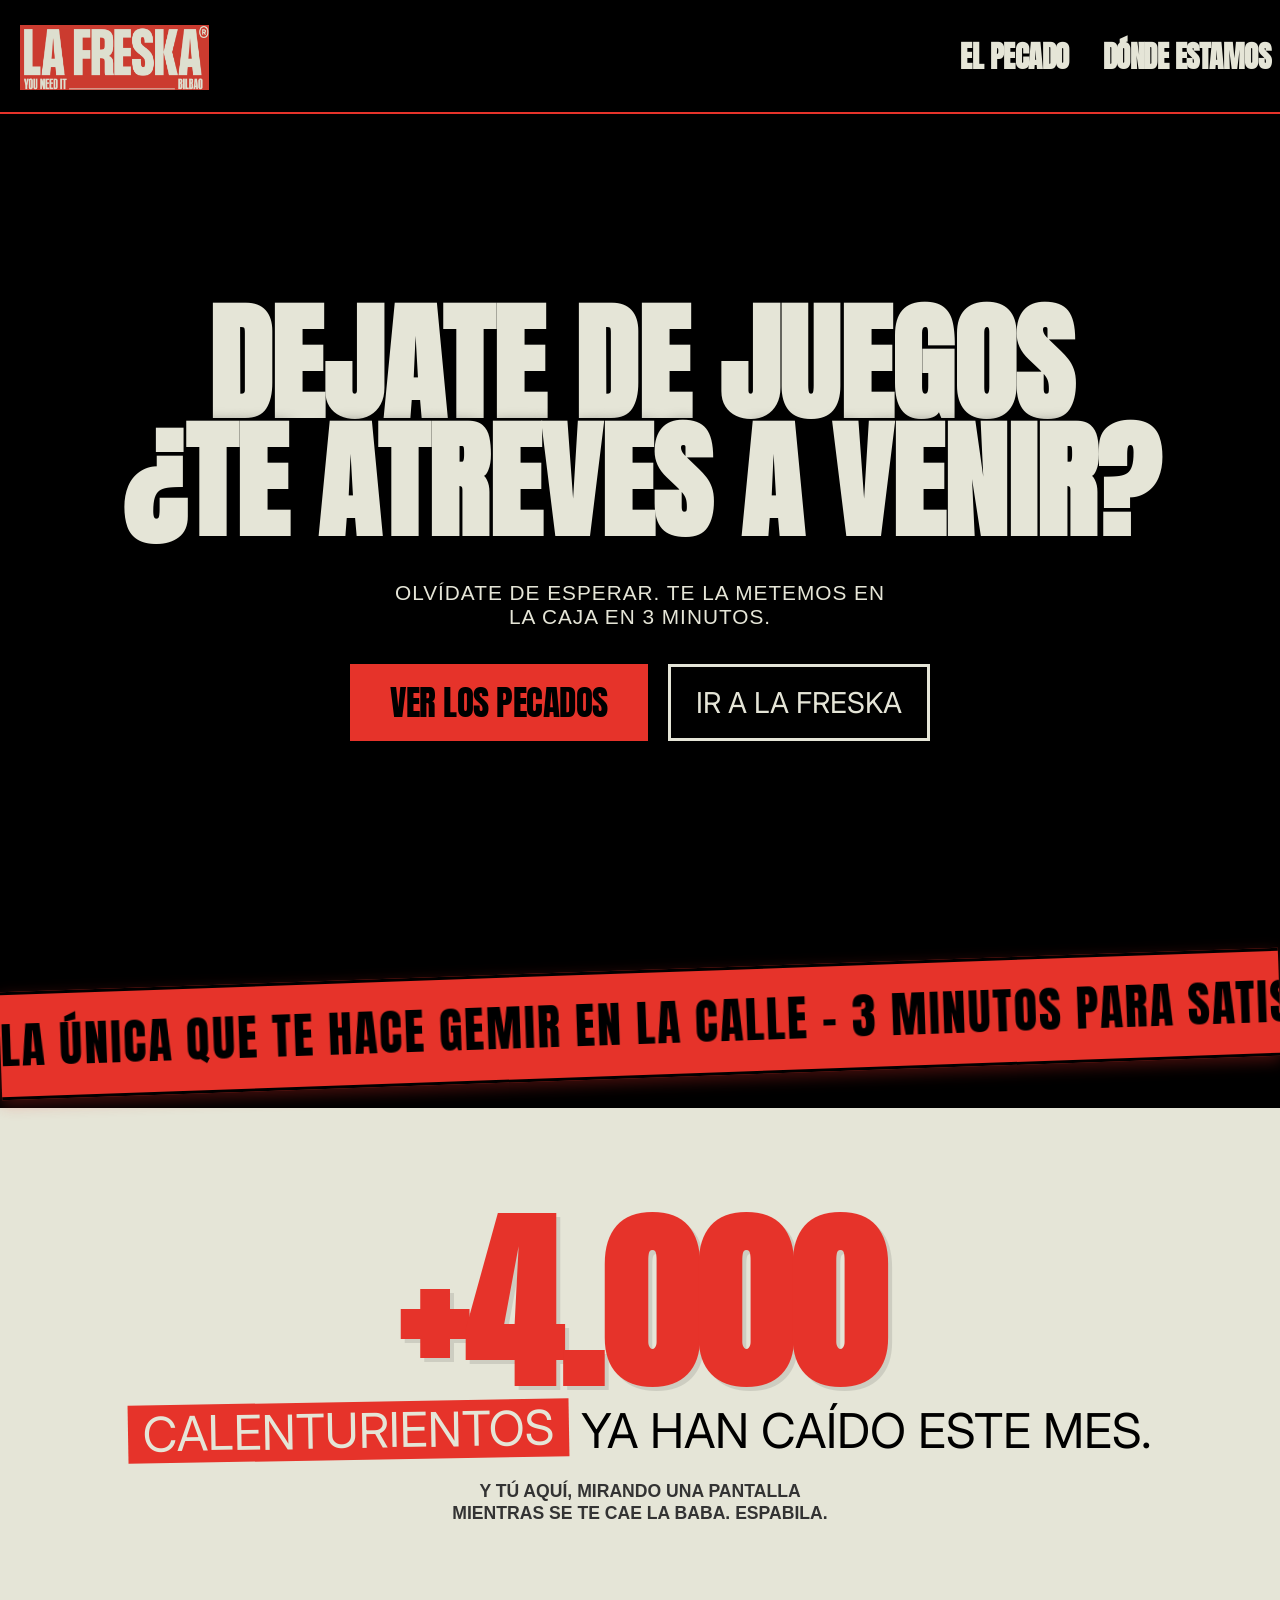
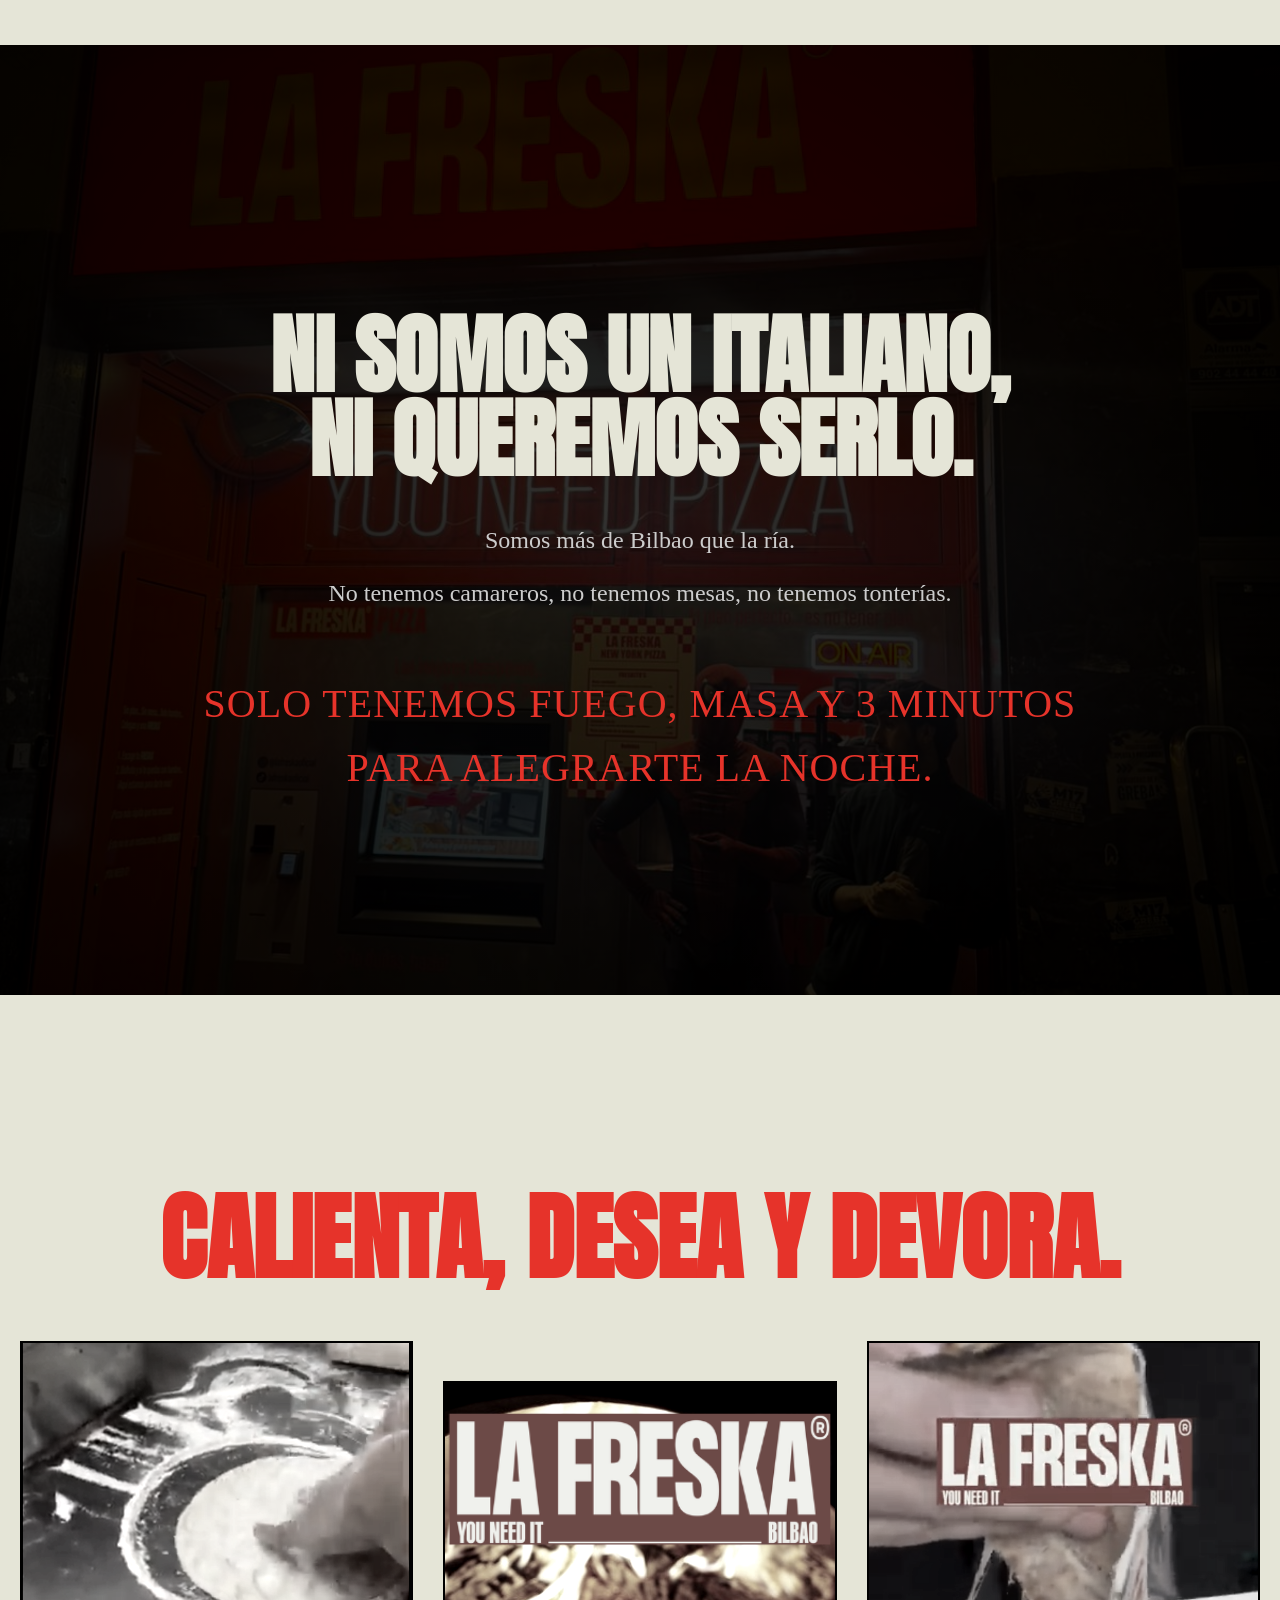
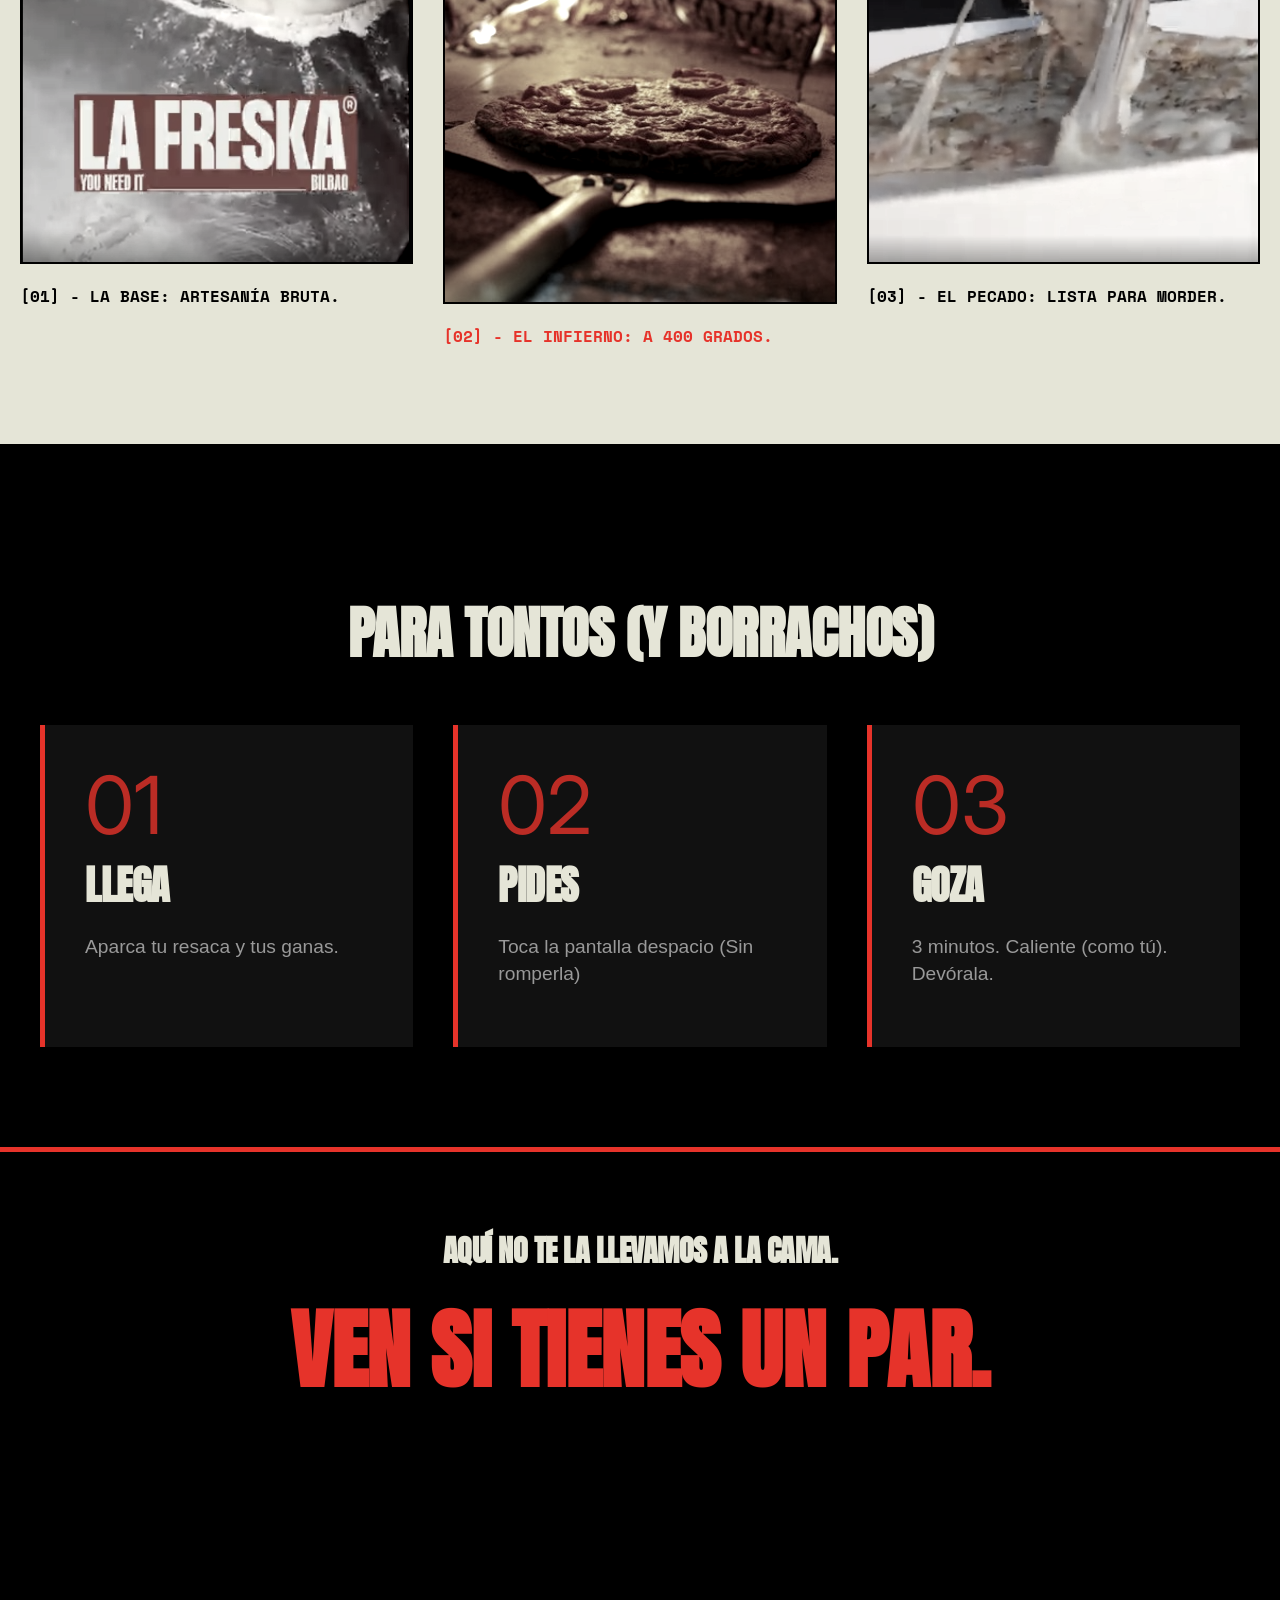
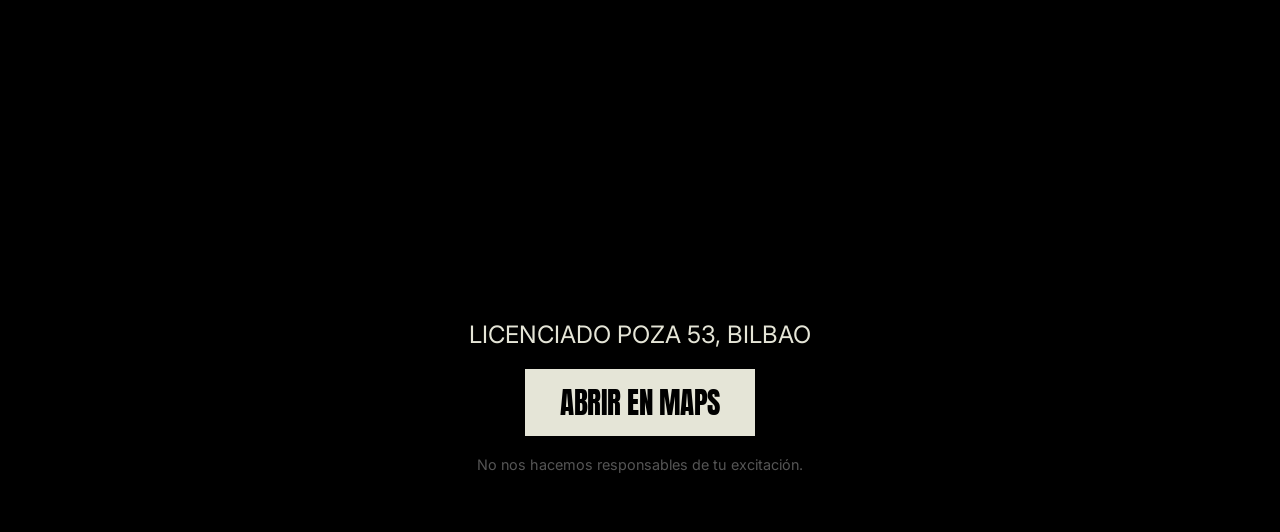
==== Paginas/index.html @ aca463af "Primer commit" ====
<!DOCTYPE html>
<html lang="es">
<head>
    <meta charset="UTF-8">
    <meta name="viewport" content="width=device-width, initial-scale=1.0">
    <title>LA FRESKA | Tu mayor tentación en Pozas</title>
    <link rel="stylesheet" href="/Estilos/index.css">
    <link rel="icon" type="image/png" href="/Imagenes/favicono (2).png">
</head>
<body>

    <div id="pantalla-calenton">
        <h1 class="texto-flash">CALENTANDO EL HORNO...</h1>
    </div>

    <nav class="navbar">
        <a href="index.html" class="logo-link">
            <img src="/Imagenes/Sticker La Freska.png" alt="LA FRESKA Logo" class="logo-sticker">
        </a>
        <div class="nav-links">
            <a href="pizzas.html" class="nav-item">EL PECADO</a>
            <a href="#mapa-pecado" class="nav-item">DÓNDE ESTAMOS</a>
        </div>
    </nav>

    <main id="contenido-web" class="oculto">
        
        <section class="hero">
            <h1 class="titular-bestia">DEJATE DE JUEGOS<br>¿TE ATREVES A VENIR?</h1>
            <p class="subtitulo">Olvídate de esperar. Te la metemos en la caja en 3 minutos.</p>
            <div class="hero-btns">
                <a href="pizzas.html" class="btn-pecado">VER LOS PECADOS</a>
                <a href="#mapa-pecado" class="btn-secundario">IR A LA FRESKA</a>
            </div>
        </section>

        <!--CINTA EFECTO HORIZONTAL -->
        <section class="cinta-policial">
            <div class="cinta-texto">
                <span>LA ÚNICA QUE TE HACE GEMIR EN LA CALLE - 3 MINUTOS PARA SATISFACERTE -</span>
                <span>LA ÚNICA QUE TE HACE GEMIR EN LA CALLE - 3 MINUTOS PARA SATISFACERTE -</span>
            </div>
        </section>

        <section class="contador-vicio">
            <div class="contador-box">
                <h2 id="numero-pecadores">+4.000</h2>
                <p class="txt-calenturientos">
                    <span class="highlight">CALENTURIENTOS</span> YA HAN CAÍDO ESTE MES.
                </p>
                <small class="text">Y tú aquí, mirando una pantalla mientras se te cae la baba. Espabila.</small>
            </div>
        </section>

        <section class="manifiesto">
            <div class="texto-manifiesto">
                <h3>NI SOMOS UN ITALIANO,<br>NI QUEREMOS SERLO.</h3>
                <p>Somos más de Bilbao que la ría.</p>
                <p>No tenemos camareros, no tenemos mesas, no tenemos tonterías.</p>
                <p class="resaltado">SOLO TENEMOS FUEGO, MASA Y 3 MINUTOS PARA ALEGRARTE LA NOCHE.</p>
            </div>
        </section>

        <section class="triptico-elaboracion">
            <h2 class="titulo-crema">CALIENTA, DESEA Y DEVORA.</h2>
            <div class="triptico-grid">
                
                <div class="triptico-item">
                    <div class="img-wrapper">
                        <img src="/Imagenes/moldear-masa.png" alt="Amasando la pizza">
                    </div>
                    <p class="triptico-caption">[01] - LA BASE: ARTESANÍA BRUTA.</p>
                </div>
                
                <div class="triptico-item central">
                    <div class="img-wrapper">
                        <img src="/Imagenes/pizza-horno.png" alt="Pizza en el horno">
                    </div>
                    <p class="triptico-caption highlight-cap">[02] - EL INFIERNO: A 400 GRADOS.</p>
                </div>

                <div class="triptico-item">
                    <div class="img-wrapper">
                        <img src="/Imagenes/pizza-estirar-queso.png" alt="Pizza terminada">
                    </div>
                    <p class="triptico-caption">[03] - EL PECADO: LISTA PARA MORDER.</p>
                </div>

            </div>
        </section>

        <section class="instrucciones">
            <h2 class="titulo-seccion">PARA TONTOS (Y BORRACHOS)</h2>
            <div class="pasos-container">
                <div class="paso-card">
                    <span class="paso-numero">01</span>
                    <div class="paso-contenido">
                        <h3>LLEGA</h3>
                        <p>Aparca tu resaca y tus ganas.</p>
                    </div>
                </div>
                <div class="paso-card">
                    <span class="paso-numero">02</span>
                    <div class="paso-contenido">
                        <h3>PIDES</h3>
                        <p>Toca la pantalla despacio (Sin romperla)</p>
                    </div>
                </div>
                <div class="paso-card">
                    <span class="paso-numero">03</span>
                    <div class="paso-contenido">
                        <h3>GOZA</h3>
                        <p>3 minutos. Caliente (como tú). Devórala.</p>
                    </div>
                </div>
            </div>
        </section>

        <footer id="mapa-pecado" class="footer-mapa">
    <div class="mensaje-reto">
        <h2 class="cama">AQUÍ NO TE LA LLEVAMOS A LA CAMA.</h2>
        <h2 class="destacado">VEN SI TIENES UN PAR.</h2>
    </div>
    
    <div class="contenedor-mapa">
        <iframe 
            src="https://www.google.com/maps/embed?pb=!4v1776190023556!6m8!1m7!1s_riv0W6VZxWYbR2_HJpAnA!2m2!1d43.2622359201935!2d-2.941563620557364!3f253.47877509844307!4f5.89334577865165!5f0.7820865974627469" 
            width="100%" 
            height="450" 
            style="border:0;" 
            allowfullscreen="" 
            loading="lazy" 
            referrerpolicy="no-referrer-when-downgrade">
        </iframe>
    </div>

    <div class="mapa-placeholder">
        <p class="tit">LICENCIADO POZA 53, BILBAO</p>
        <a href="https://www.google.com/maps/embed?pb=!4v1776190023556!6m8!1m7!1s_riv0W6VZxWYbR2_HJpAnA!2m2!1d43.2622359201935!2d-2.941563620557364!3f253.47877509844307!4f5.89334577865165!5f0.7820865974627469" target="_blank" class="btn-mapa">ABRIR EN MAPS</a>
        <p class="legal">No nos hacemos responsables de tu excitación.</p>
    </div>
</footer>

    </main>
    <div id="transicion-caja">
        <div class="tapa-izq"></div>
        <div class="tapa-der"></div>
        <h2 class="texto-impacto">SELLANDO EL PECADO...</h2>
    </div>
    <script src="/Scripts/index.js"></script>
</body>
</html>
---- Estilos/index.css ----
@import url('https://fonts.googleapis.com/css2?family=Anton&family=Inter:wght@400;700&family=Space+Mono&display=swap');


/*TODA LA PÁGINA*/
body, html {
    margin: 0;
    padding: 0;
    font-family: 'Bahnschrift', 'Inter', sans-serif;
    background-color: #000000;
    color: #e5e5d7;
    overflow-x: hidden;
    scroll-behavior: smooth;
}

/*LA PARTE DEL NAVEGADOR DE ARRIBA*/
h1, h2, h3, .btn-pecado, .btn-mapa, .logo, .nav-item, .texto-flash {
    font-family: 'Anton', 'Impact', sans-serif;
    text-transform: uppercase;
    letter-spacing: -0.5px;
}

.navbar {
    position: fixed;
    top: 0;
    width: 100%;
    display: flex;
    justify-content: space-between;
    align-items: center;
    padding: 20px 10px;
    background-color: rgba(0, 0, 0, 0.9);
    backdrop-filter: blur(10px);
    z-index: 1000;
    box-sizing: border-box;
    border-bottom: 2px solid #e6332a;
}

.logo {
    font-size: 2.2rem;
    color: #e6332a;
}

.nav-links a {
    color: #e5e5d7;
    text-decoration: none;
    margin-left: 30px;
    font-size: 1.8rem;
    font-weight: bold;
    transition: 0.3s;
}

.nav-links a:hover {
    color: #e6332a;
}

/*PARA LA ANIMACION DEL PRINCIPIO*/
#pantalla-calenton {
    position: fixed;
    top: 0;
    left: 0;
    width: 100vw;
    height: 100vh;
    background-color: #000000;
    display: flex;
    justify-content: center;
    align-items: center;
    z-index: 9999;
    transition: transform 0.8s cubic-bezier(0.77, 0, 0.175, 1);
}

.texto-flash {
    font-size: 4rem;
    color: #e5e5d7;
    animation: parpadeo 0.2s infinite;
    text-align: center;
}

@keyframes parpadeo {
    0% {
        opacity: 1;
    }
    50% {
        opacity: 0.5;
        color: #e6332a;
    }
    100% {
        opacity: 1;
    }
}

.subir-telon {
    transform: translateY(-100%);
}

/*CONTENIDO PRINCIPAL DE LA PÁGINA*/
#contenido-web {
    opacity: 0;
    transition: opacity 1s ease-in-out;
}

#contenido-web.visible {
    opacity: 1;
}

.hero {
    height: 100vh;
    display: flex;
    flex-direction: column;
    justify-content: center;
    align-items: center;
    text-align: center;
    padding: 20px;
    background-image: linear-gradient(rgba(0, 0, 0, 0.65), rgba(0, 0, 0, 0.65)), url('/Imagenes/pizza-inicial.png');
    position: relative;
    overflow: hidden;
}

.titular-bestia {
    font-size: clamp(3.5rem, 12vw, 8rem);
    line-height: 0.92;
    margin-bottom: 20px;
    color: #e5e5d7;
    z-index: 2;
    text-shadow: 0px 5px 15px rgba(0, 0, 0, 0.8);
}

.subtitulo {
    font-family: 'Bahnschrift Semibold', sans-serif;
    font-size: 1.3rem;
    margin-bottom: 35px;
    color: #e5e5d7;
    z-index: 2;
    text-transform: uppercase;
    letter-spacing: 1px;
    max-width: 500px;
}

.hero-btns {
    display: flex;
    gap: 20px;
    z-index: 2;
}

/*BOTÓN "VER LOS PECADOS*/
.btn-pecado {
    background-color: #e6332a;
    color: #000000;
    font-size: 2.2rem;
    padding: 12px 40px;
    text-decoration: none;
    display: inline-block;
    transition: all 0.2s ease-in-out;
}

.btn-pecado:hover {
    background-color: #e5e5d7;
    animation: glitch 0.3s infinite;
    box-shadow: 4px 0px #e6332a, -4px 0px #e5e5d7;
}

@keyframes glitch {
    0% { transform: translate(2px, 2px); }
    25% { transform: translate(-2px, -2px); }
    50% { transform: translate(-2px, 2px); }
    75% { transform: translate(2px, -2px); }
    100% { transform: translate(0); }
}

/*BOTÓN "IR A LA FRESKA"*/
.btn-secundario {
    border: 3px solid #e5e5d7;
    color: #e5e5d7;
    padding: 3% 25px;
    text-decoration: none;
    font-size: 1.8rem;
    transition: all 0.3s;
}

.btn-secundario:hover {
    background-color: #e5e5d7;
    color: #000;
}

/*CINTA ANIMACION*/
.cinta-policial {
    width: 100%;
    background-color: #e6332a;
    overflow: hidden;
    padding: 15px 0;
    transform: rotate(-2deg);
    margin: 30px 0;
    border-top: 3px solid #000;
    border-bottom: 3px solid #000;
    z-index: 10;
    position: relative;
    box-shadow: 0px 5px 15px rgba(230, 51, 42, 0.3);
}

.cinta-texto {
    display: flex;
    white-space: nowrap;
    width: 200%;
    animation: cinta 15s linear infinite;
    will-change: transform;
}

.cinta-texto span {
    font-size: 3rem;
    color: #000000;
    font-family: 'Anton', 'Impact', sans-serif;
    text-transform: uppercase;
    padding-right: 20px;
    letter-spacing: 2px;
}

@keyframes cinta {
    0% { transform: translateX(0); }
    100% { transform: translateX(-50%); }
}

/*CONTADOR DE CALENTURIENTOS*/
.contador-vicio {
    padding: 120px 20px;
    background-color: #e5e5d7;
    color: #000000;
    text-align: center;
    position: relative;
    overflow: hidden;
}

.contador-box h2 {
    font-size: clamp(6rem, 20vw, 12rem);
    line-height: 0.8;
    margin: 0;
    color: #e6332a;
    letter-spacing: -1px;
    filter: drop-shadow(4px 4px 0px rgba(0,0,0,0.1));
}

.txt-calenturientos {
    font-size: clamp(1.5rem, 4vw, 3rem);
    margin: 20px 0;
    line-height: 1;
    color: #000;
}

.txt-calenturientos .highlight {
    background-color: #e6332a;
    color: #e5e5d7;
    padding: 5px 15px;
    display: inline-block;
    transform: rotate(-1deg);
}

.contador-vicio .text {
    font-family: 'Bahnschrift', sans-serif;
    font-size: 1.1rem;
    color: #333;
    max-width: 400px;
    margin: 20px auto 0;
    display: block;
    line-height: 1.3;
    font-weight: 600;
    text-transform: uppercase;
}

/*MANIFIESTO "NO SOMOS UN ITALIANO..."*/
.manifiesto {
    position: relative;
    padding: 180px 20px;
    background-color: #000;
    text-align: center;
    overflow: hidden;
    display: flex;
    justify-content: center;
    align-items: center;
}

.manifiesto::before {
    content: "";
    position: absolute;
    top: 0;
    left: 0;
    width: 100%;
    height: 100%;
    background-image: url('/Imagenes/lafreskainicio.jpg');
    background-size: cover;
    background-position: center;
    background-attachment: relative;
    filter: brightness(0.35) grayscale(0.2) contrast(1.1);
    z-index: 0;
}

.manifiesto::after {
    content: "";
    position: absolute;
    top: 0;
    left: 0;
    width: 100%;
    height: 100%;
    background: radial-gradient(circle, rgba(0,0,0,0.4) 0%, rgba(0,0,0,0.85) 100%);
    z-index: 1;
}

.texto-manifiesto {
    position: relative;
    z-index: 2;
    max-width: 900px;
}

.texto-manifiesto h3 {
    font-size: clamp(3rem, 10vw, 5.5rem);
    color: #e5e5d7;
    line-height: 0.95;
    margin-bottom: 40px;
    animation: revealUp 1.2s cubic-bezier(0.2, 1, 0.3, 1) forwards;
}

.texto-manifiesto p {
    font-family: 'Rockwell', serif;
    font-size: 1.5rem;
    color: #cccccc;
    line-height: 1.6;
    margin: 15px auto;
    opacity: 0;
    animation: revealUp 1s ease-out 0.5s forwards;
}

.texto-manifiesto .resaltado {
    color: #e6332a;
    font-size: 2.5rem;
    margin-top: 60px;
    display: block;
    letter-spacing: 1px;
    opacity: 0;
    animation: revealUp 1s ease-out 1s forwards;
}

@keyframes revealUp {
    from { opacity: 0; transform: translateY(40px); }
    to { opacity: 1; transform: translateY(0); }
}

/*PASOS DE ELABORACIÓN*/
.triptico-elaboracion {
    padding: 120px 20px;
    background-color: #e5e5d7;
    color: #000;
}

.titulo-crema {
    font-size: clamp(3.5rem, 8vw, 6rem);
    color: #e6332a;
    text-align: center;
    margin-bottom: 60px;
    line-height: 0.9;
}

.triptico-grid {
    display: grid;
    grid-template-columns: repeat(auto-fit, minmax(300px, 1fr));
    gap: 30px;
    max-width: 1300px;
    margin: 0 auto;
}

.triptico-item {
    display: flex;
    flex-direction: column;
}

.img-wrapper {
    aspect-ratio: 3/4;
    overflow: hidden;
    background-color: #d1d1c4;
    border: 2px solid #000;
    position: relative;
}

.img-wrapper img {
    width: 100%;
    height: 100%;
    object-fit: cover;
    filter: grayscale(0.8) contrast(1.2);
    transition: transform 0.4s ease, filter 0.4s ease;
}

.triptico-item:hover .img-wrapper img {
    transform: scale(1.05);
    filter: grayscale(0) contrast(1.1);
}

@media (min-width: 1024px) {
    .triptico-item.central { transform: translateY(40px); }
}

.triptico-caption {
    font-family: 'Space Mono', monospace;
    font-size: 1rem;
    font-weight: bold;
    color: #000;
    margin-top: 20px;
    text-transform: uppercase;
}

.highlight-cap {
    color: #e6332a;
}

/*INSTRUCCIONES*/
.instrucciones {
    padding: 100px 20px;
    background-color: #000;
    text-align: center;
}

.titulo-seccion {
    font-size: 3.5rem;
    color: #e5e5d7;
}

.pasos-container {
    display: flex;
    justify-content: center;
    gap: 40px;
    max-width: 1200px;
    margin: 50px auto 0;
    flex-wrap: wrap;
}

.paso-card {
    flex: 1;
    min-width: 280px;
    background: #111;
    padding: 40px;
    border-left: 5px solid #e6332a;
    text-align: left;
    transition: transform 0.3s ease;
}

.paso-card:hover {
    transform: translateY(-10px);
    background: #1a1a1a;
}

.paso-numero {
    font-size: 5rem;
    color: #e6332a;
    line-height: 1;
    display: block;
    margin-bottom: 10px;
    opacity: 0.8;
}

.paso-contenido h3 {
    font-size: 2.5rem;
    color: #e5e5d7;
    margin: 10px 0;
}

.paso-contenido p {
    font-family: 'Bahnschrift', sans-serif;
    font-size: 1.2rem;
    color: #999;
    line-height: 1.4;
}

/*FOOTER / MAPA*/
.footer-mapa {
    padding: 50px 150px 24px;
    background-color: #000000;
    text-align: center;
    border-top: 5px solid #e6332a;
    margin-bottom: 20px;
}

.mensaje-reto .cama {
    font-size: 1.9rem;
    margin-bottom: 10px; 
}

.mensaje-reto .destacado {
    color: #e6332a;
    font-size: clamp(2.8rem, 9vw, 5.5rem);
    display: block;
    margin-top: 0; 
    margin-bottom: 20px;
}

.btn-mapa {
    background-color: #e5e5d7;
    color: #000000;
    font-size: 1.8rem;
    padding: 12px 35px;
    text-decoration: none;
    display: inline-block;
    transition: background-color 0.3s;
}

.btn-mapa:hover {
    background-color: #e6332a;
    color: #ffffff;
}

.mapa-placeholder {
    margin-top: 30px;
}

.mapa-placeholder .tit {
    font-size: 1.5rem;
    margin-bottom: 20px;
}

.mapa-placeholder .legal {
    color: #555;
    margin-top: 20px;
    font-size: 0.9rem;
}

/*RESPONSIVE MÓVIL*/
@media (max-width: 768px) {
    .navbar {
        padding: 15px 20px;
    }
    
    .nav-links {
        display: none;
    }
    
    .hero {
        background-attachment: scroll;
    }
    
    .hero-btns {
        flex-direction: column;
        width: 100%;
    }
    
    .btn-pecado, .btn-secundario {
        width: 100%;
        text-align: center;
    }
    
    .triptico-grid {
        gap: 40px;
    }
    
    .pasos-container {
        flex-direction: column;
        gap: 20px;
    }
    
    .paso-numero {
        font-size: 4rem;
    }
}

/*TRANSICIÓN ENTRE PÁGINAS*/
#pantalla-transicion {
    position: fixed;
    top: -100vh;
    left: 0;
    width: 100vw;
    height: 100vh;
    background-color: #e6332a;
    display: flex;
    justify-content: center;
    align-items: center;
    z-index: 10000;
    transition: top 0,4s cubic-bezier(0.77, 0, 0.175, 1);
}

#pantalla-transicion.bajar-telon {
    top: 0;
}

.texto-transicion {
    font-family: 'Anton', 'Impact', sans-serif;
    font-size: clamp(3rem, 10vw, 6rem);
    color: #000000;
    text-transform: uppercase;
    letter-spacing: 2px;
    animation: latido-horno 0.3s infinite alternate;
}

@keyframes latido-horno {
    from {
        transform: scale(1) rotate(-1deg);
    }
    to {
        transform: scale(1.05) rotate(1deg);
    }
}

/*TRANSICIÓN "CERRANDO LA CAJA"*/
#transicion-caja {
    position: fixed;
    top: 0;
    left: 0;
    width: 100vw;
    height: 100vh;
    pointer-events: none;
    z-index: 10000;
    display: flex;
    justify-content: center;
    align-items: center;
    overflow: hidden;
}

.tapa-izq {
    position: absolute;
    top: 0;
    left: -50vw;
    width: 50vw;
    height: 100vh;
    background-color: #000000;
    border-right: 5px solid #e6332a;
    box-sizing: border-box;
    transition: left 0.4s cubic-bezier(0.8, 0, 0.2, 1);
}

.tapa-der {
    position: absolute;
    top: 0;
    right: -50vw;
    width: 50vw;
    height: 100vh;
    background-color: #000000;
    border-left: 5px solid #e6332a;
    box-sizing: border-box;
    transition: right 0.4s cubic-bezier(0.8, 0, 0.2, 1);
}

.texto-impacto {
    position: relative;
    z-index: 2;
    font-family: 'Anton', 'Impact', sans-serif;
    font-size: clamp(3rem, 8vw, 6rem);
    color: #e5e5d7;
    opacity: 0;
    transform: scale(0.5);
    transition: opacity 0.2s, transform 0.3s cubic-bezier(0.175, 0.885, 0.32, 1.275);
    transition-delay: 0.3s;
}

#transicion-caja.activado {
    pointer-events: all;
}

#transicion-caja.activado .tapa-izq {
    left: 0;
}

#transicion-caja.activado .tapa-der {
    right: 0;
}

#transicion-caja.activado .texto-impacto {
    opacity: 1;
    transform: scale(1);
}

.logo-link {
    display: flex;
    align-items: center;
    text-decoration: none;
}

.logo-sticker {
    height: 65px; 
    width: auto;
    transition: transform 0.3s ease;
    margin: 5px 10px 2px;
}

.logo-sticker:hover {
    transform: scale(1.1) rotate(-2deg);
}
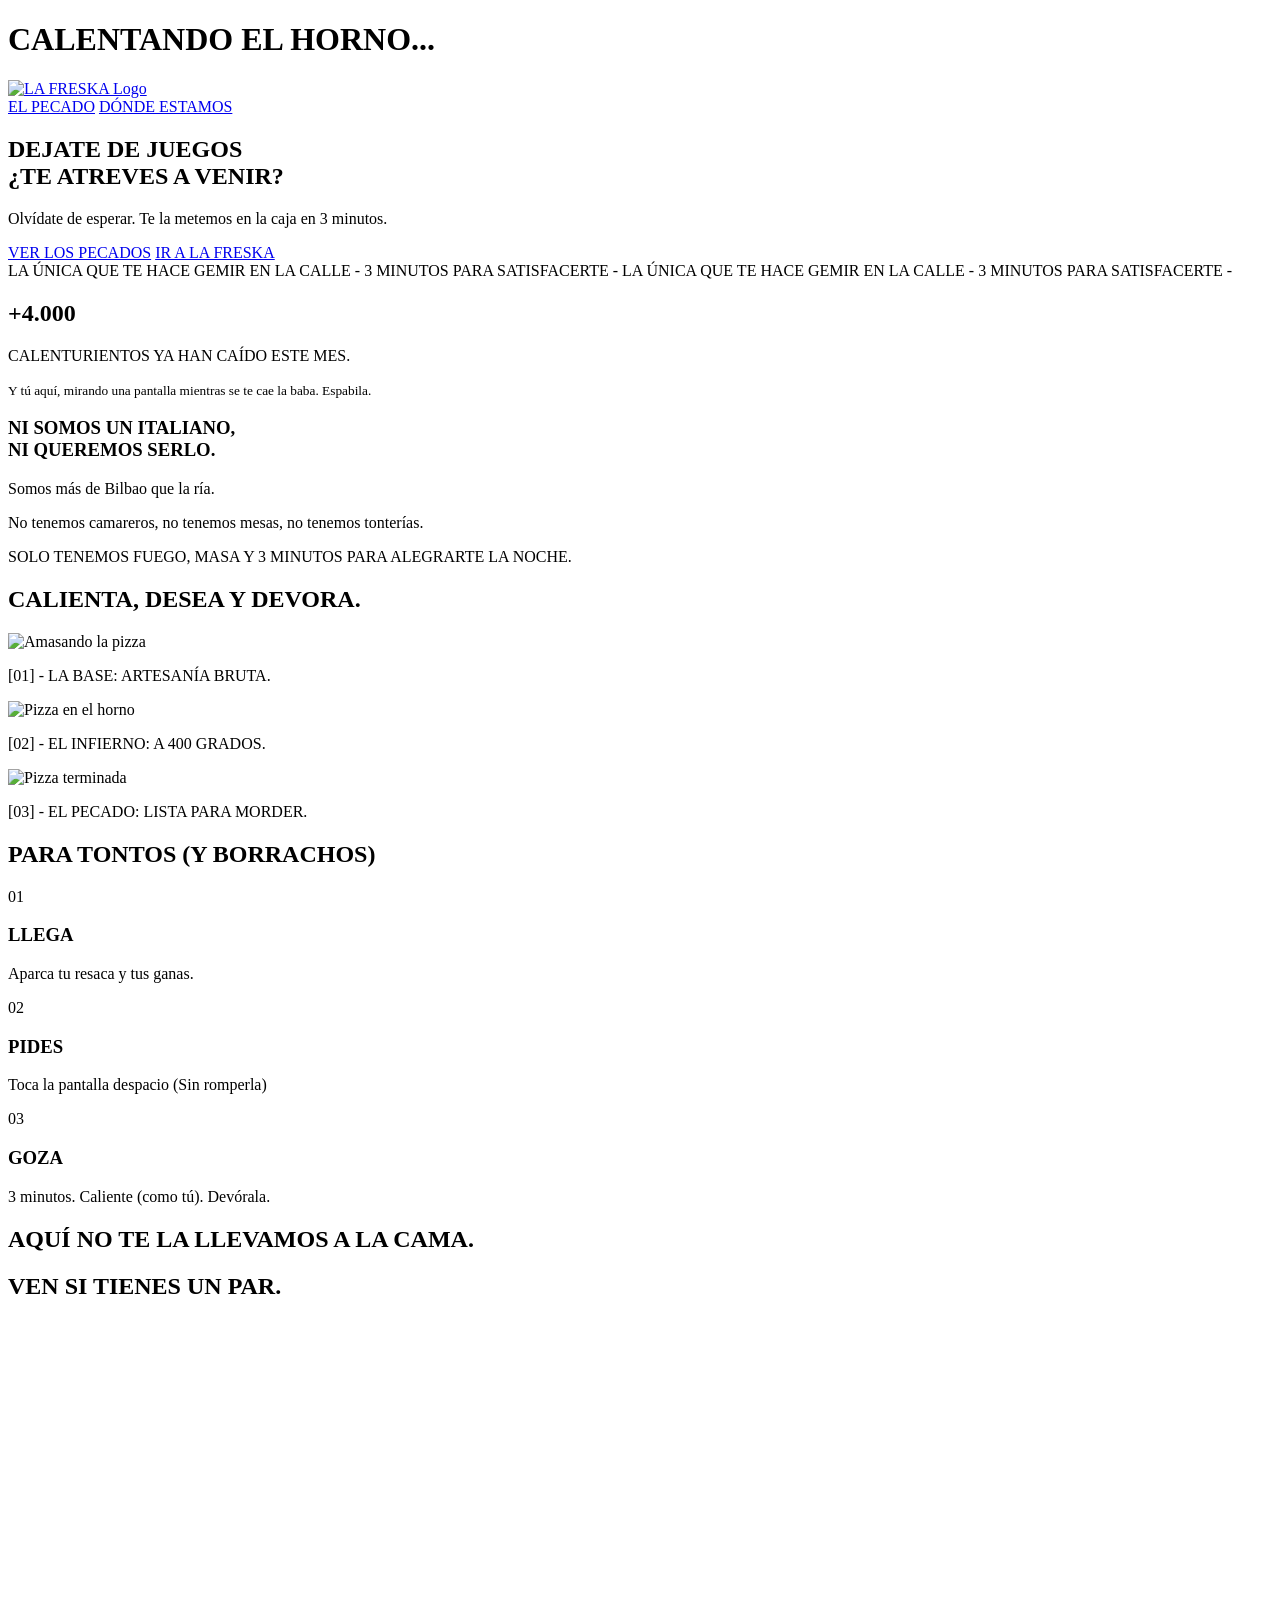
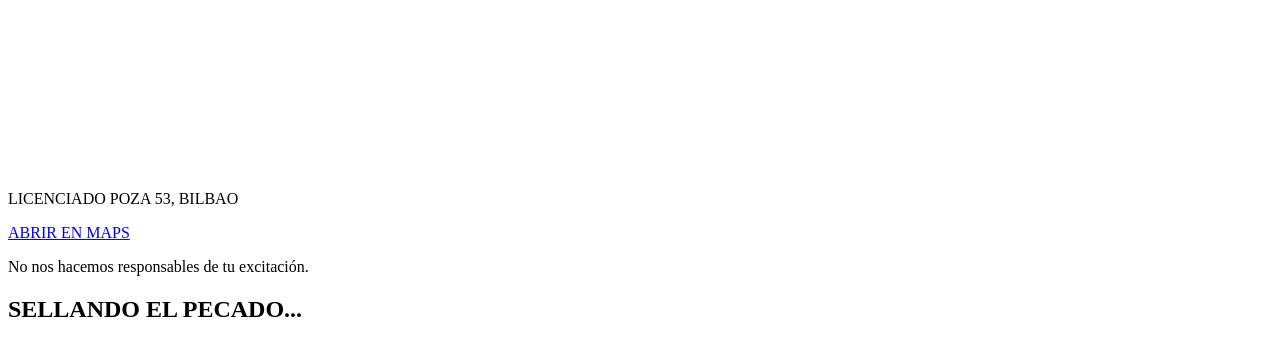
==== commit 05c76c53: "Cambio estilo esencia (rojo/blanco)" ====
--- a/Paginas/index.html
+++ b/Paginas/index.html
@@ -4,8 +4,8 @@
     <meta charset="UTF-8">
     <meta name="viewport" content="width=device-width, initial-scale=1.0">
     <title>LA FRESKA | Tu mayor tentación en Pozas</title>
-    <link rel="stylesheet" href="/Estilos/index.css">
-    <link rel="icon" type="image/png" href="/Imagenes/favicono (2).png">
+    <link rel="stylesheet" href="/LaFreska/Estilos/index.css">
+    <link rel="icon" type="image/png" href="/LaFreska/Imagenes/favicono (2).png">
 </head>
 <body>
 
@@ -14,14 +14,14 @@
     </div>
 
     <nav class="navbar">
-        <a href="index.html" class="logo-link">
-            <img src="/Imagenes/Sticker La Freska.png" alt="LA FRESKA Logo" class="logo-sticker">
+        <a href="/LaFreska/Paginas/index.html" class="logo-link">
+            <img src="/LaFreska/Imagenes/Sticker La Freska.png" alt="LA FRESKA Logo" class="logo-sticker">
         </a>
         <div class="nav-links">
-            <a href="pizzas.html" class="nav-item">EL PECADO</a>
+            <a href="/LaFreska/Paginas/pizzas.html" class="nav-item">EL PECADO</a>
             <a href="#mapa-pecado" class="nav-item">DÓNDE ESTAMOS</a>
         </div>
-    </nav>
+    </nav> 
 
     <main id="contenido-web" class="oculto">
         
@@ -29,12 +29,11 @@
             <h1 class="titular-bestia">DEJATE DE JUEGOS<br>¿TE ATREVES A VENIR?</h1>
             <p class="subtitulo">Olvídate de esperar. Te la metemos en la caja en 3 minutos.</p>
             <div class="hero-btns">
-                <a href="pizzas.html" class="btn-pecado">VER LOS PECADOS</a>
+                <a href="/LaFreska/Paginas/pizzas.html" class="btn-pecado">VER LOS PECADOS</a>
                 <a href="#mapa-pecado" class="btn-secundario">IR A LA FRESKA</a>
             </div>
         </section>
 
-        <!--CINTA EFECTO HORIZONTAL -->
         <section class="cinta-policial">
             <div class="cinta-texto">
                 <span>LA ÚNICA QUE TE HACE GEMIR EN LA CALLE - 3 MINUTOS PARA SATISFACERTE -</span>
@@ -67,21 +66,21 @@
                 
                 <div class="triptico-item">
                     <div class="img-wrapper">
-                        <img src="/Imagenes/moldear-masa.png" alt="Amasando la pizza">
+                        <img src="/LaFreska/Imagenes/moldear-masa.png" alt="Amasando la pizza">
                     </div>
                     <p class="triptico-caption">[01] - LA BASE: ARTESANÍA BRUTA.</p>
                 </div>
                 
                 <div class="triptico-item central">
                     <div class="img-wrapper">
-                        <img src="/Imagenes/pizza-horno.png" alt="Pizza en el horno">
+                        <img src="/LaFreska/Imagenes/pizza-horno.png" alt="Pizza en el horno">
                     </div>
                     <p class="triptico-caption highlight-cap">[02] - EL INFIERNO: A 400 GRADOS.</p>
                 </div>
 
                 <div class="triptico-item">
                     <div class="img-wrapper">
-                        <img src="/Imagenes/pizza-estirar-queso.png" alt="Pizza terminada">
+                        <img src="/LaFreska/Imagenes/pizza-estirar-queso.png" alt="Pizza terminada">
                     </div>
                     <p class="triptico-caption">[03] - EL PECADO: LISTA PARA MORDER.</p>
                 </div>
@@ -117,36 +116,39 @@
         </section>
 
         <footer id="mapa-pecado" class="footer-mapa">
-    <div class="mensaje-reto">
-        <h2 class="cama">AQUÍ NO TE LA LLEVAMOS A LA CAMA.</h2>
-        <h2 class="destacado">VEN SI TIENES UN PAR.</h2>
-    </div>
-    
-    <div class="contenedor-mapa">
-        <iframe 
-            src="https://www.google.com/maps/embed?pb=!4v1776190023556!6m8!1m7!1s_riv0W6VZxWYbR2_HJpAnA!2m2!1d43.2622359201935!2d-2.941563620557364!3f253.47877509844307!4f5.89334577865165!5f0.7820865974627469" 
-            width="100%" 
-            height="450" 
-            style="border:0;" 
-            allowfullscreen="" 
-            loading="lazy" 
-            referrerpolicy="no-referrer-when-downgrade">
-        </iframe>
-    </div>
+            <div class="mensaje-reto">
+                <h2 class="cama">AQUÍ NO TE LA LLEVAMOS A LA CAMA.</h2>
+                <h2 class="destacado">VEN SI TIENES UN PAR.</h2>
+            </div>
+            
+            <div class="contenedor-mapa">
+                <iframe 
+                    src="https://www.google.com/maps/embed?pb=!4v1776190023556!6m8!1m7!1s_riv0W6VZxWYbR2_HJpAnA!2m2!1d43.2622359201935!2d-2.941563620557364!3f253.47877509844307!4f5.89334577865165!5f0.7820865974627469" 
+                    width="100%" 
+                    height="450" 
+                    style="border:0;" 
+                    allowfullscreen="" 
+                    loading="lazy" 
+                    referrerpolicy="no-referrer-when-downgrade">
+                </iframe>
+            </div>
 
-    <div class="mapa-placeholder">
-        <p class="tit">LICENCIADO POZA 53, BILBAO</p>
-        <a href="https://www.google.com/maps/embed?pb=!4v1776190023556!6m8!1m7!1s_riv0W6VZxWYbR2_HJpAnA!2m2!1d43.2622359201935!2d-2.941563620557364!3f253.47877509844307!4f5.89334577865165!5f0.7820865974627469" target="_blank" class="btn-mapa">ABRIR EN MAPS</a>
-        <p class="legal">No nos hacemos responsables de tu excitación.</p>
-    </div>
-</footer>
+            <div class="mapa-placeholder">
+                <p class="tit">LICENCIADO POZA 53, BILBAO</p>
+                <a href="https://www.google.com/maps/embed?pb=!4v1776190023556!6m8!1m7!1s_riv0W6VZxWYbR2_HJpAnA!2m2!1d43.2622359201935!2d-2.941563620557364!3f253.47877509844307!4f5.89334577865165!5f0.7820865974627469" target="_blank" class="btn-mapa">ABRIR EN MAPS</a>
+                <p class="legal">No nos hacemos responsables de tu excitación.</p>
+            </div>
+        </footer>
 
     </main>
+
     <div id="transicion-caja">
         <div class="tapa-izq"></div>
         <div class="tapa-der"></div>
         <h2 class="texto-impacto">SELLANDO EL PECADO...</h2>
     </div>
-    <script src="/Scripts/index.js"></script>
+
+    <script src="/LaFreska/Scripts/index.js"></script>
+
 </body>
 </html>
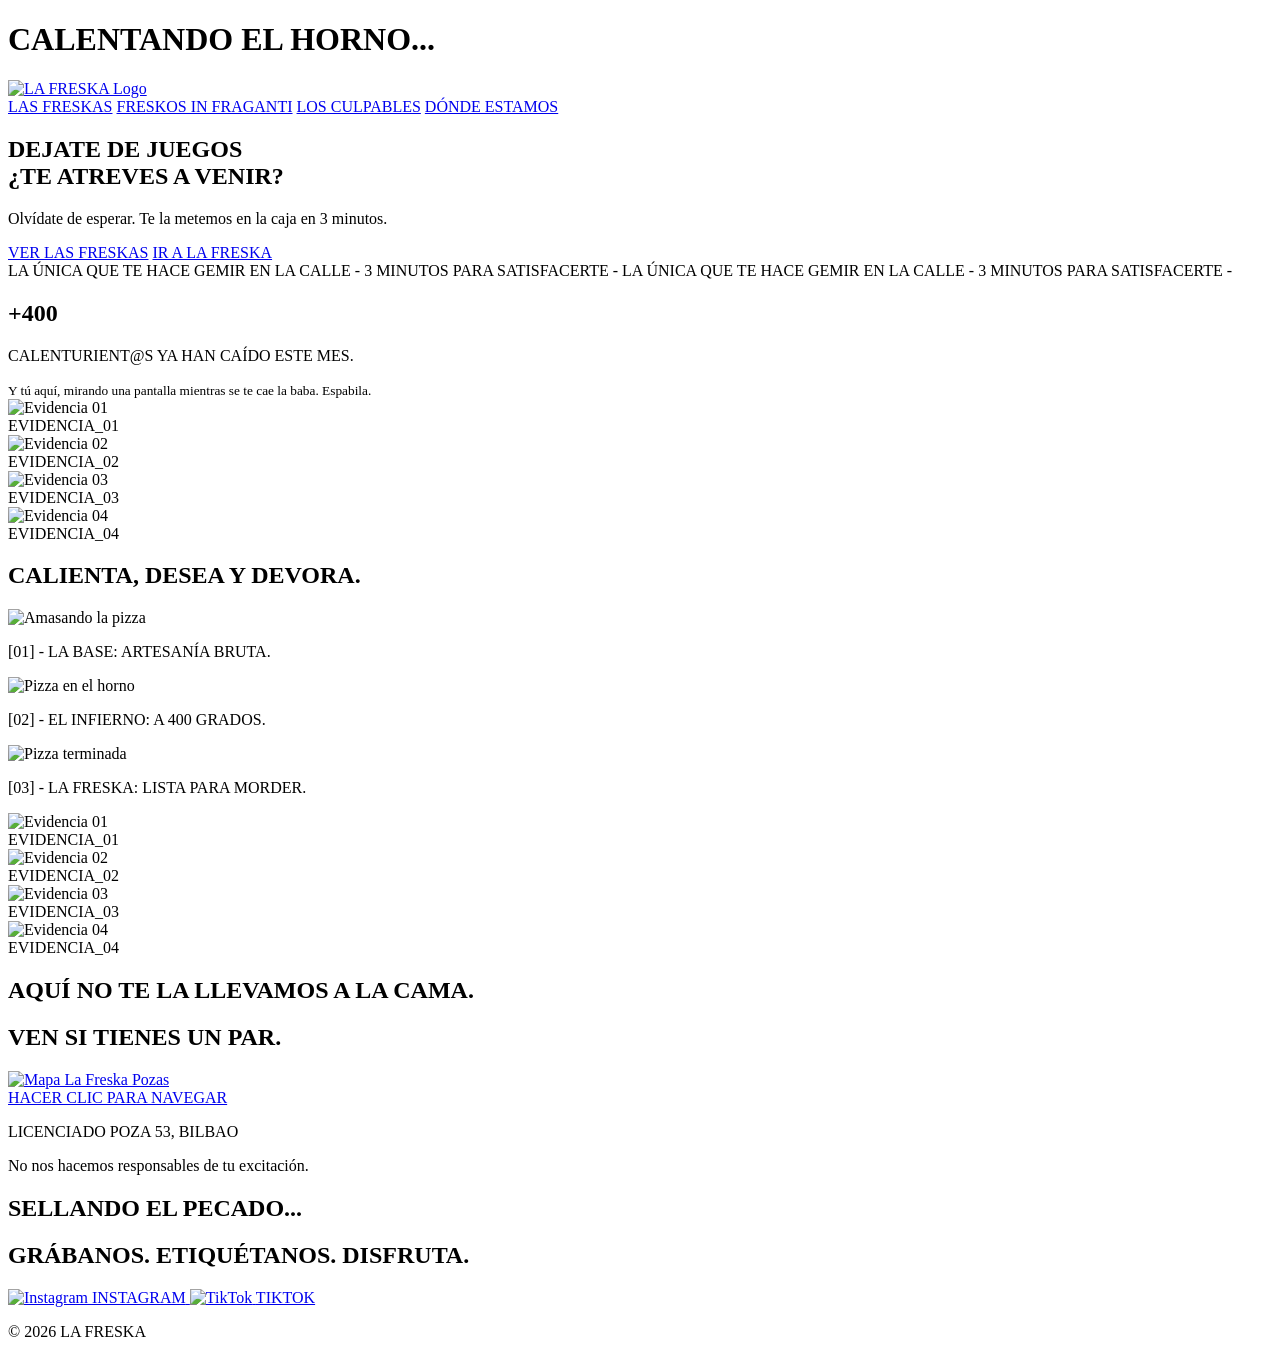
==== commit 9d1bfee3: "Resultado final" ====
--- a/Paginas/index.html
+++ b/Paginas/index.html
@@ -18,10 +18,12 @@
             <img src="/LaFreska/Imagenes/Sticker La Freska.png" alt="LA FRESKA Logo" class="logo-sticker">
         </a>
         <div class="nav-links">
-            <a href="/LaFreska/Paginas/pizzas.html" class="nav-item">EL PECADO</a>
-            <a href="#mapa-pecado" class="nav-item">DÓNDE ESTAMOS</a>
+            <a href="/LaFreska/Paginas/pizzas.html" class="nav-item">LAS FRESKAS</a>
+            <a href="/LaFreska/Paginas/clientes.html" class="nav-item">FRESKOS IN FRAGANTI</a>
+            <a href="/LaFreska/Paginas/nosotros.html" class="nav-item">LOS CULPABLES</a>
+            <a href="/LaFreska/Paginas/index.html#mapa-pecado" class="nav-item">DÓNDE ESTAMOS</a>
         </div>
-    </nav> 
+    </nav>
 
     <main id="contenido-web" class="oculto">
         
@@ -29,7 +31,7 @@
             <h1 class="titular-bestia">DEJATE DE JUEGOS<br>¿TE ATREVES A VENIR?</h1>
             <p class="subtitulo">Olvídate de esperar. Te la metemos en la caja en 3 minutos.</p>
             <div class="hero-btns">
-                <a href="/LaFreska/Paginas/pizzas.html" class="btn-pecado">VER LOS PECADOS</a>
+                <a href="/LaFreska/Paginas/pizzas.html" class="btn-pecado">VER LAS FRESKAS</a>
                 <a href="#mapa-pecado" class="btn-secundario">IR A LA FRESKA</a>
             </div>
         </section>
@@ -43,20 +45,32 @@
 
         <section class="contador-vicio">
             <div class="contador-box">
-                <h2 id="numero-pecadores">+4.000</h2>
+                <h2 id="numero-pecadores">+400</h2>
                 <p class="txt-calenturientos">
-                    <span class="highlight">CALENTURIENTOS</span> YA HAN CAÍDO ESTE MES.
+                    <span class="highlight">CALENTURIENT@S</span> YA HAN CAÍDO ESTE MES.
                 </p>
                 <small class="text">Y tú aquí, mirando una pantalla mientras se te cae la baba. Espabila.</small>
             </div>
         </section>
 
-        <section class="manifiesto">
-            <div class="texto-manifiesto">
-                <h3>NI SOMOS UN ITALIANO,<br>NI QUEREMOS SERLO.</h3>
-                <p>Somos más de Bilbao que la ría.</p>
-                <p>No tenemos camareros, no tenemos mesas, no tenemos tonterías.</p>
-                <p class="resaltado">SOLO TENEMOS FUEGO, MASA Y 3 MINUTOS PARA ALEGRARTE LA NOCHE.</p>
+        <section class="galeria-evidencias">
+            <div class="galeria-grid-freska">
+                <div class="evidencia-item">
+                    <img src="/LaFreska/Imagenes/banco.JPG" alt="Evidencia 01">
+                    <div class="label-evidencia">EVIDENCIA_01</div>
+                </div>
+                <div class="evidencia-item">
+                    <img src="/LaFreska/Imagenes/B_N y logo LA FRESKA (4).jpeg" alt="Evidencia 02">
+                    <div class="label-evidencia">EVIDENCIA_02</div>
+                </div>
+                <div class="evidencia-item">
+                    <img src="/LaFreska/Imagenes/2. Foto detrás de cámaras Spiderman.jpg" alt="Evidencia 03">
+                    <div class="label-evidencia">EVIDENCIA_03</div>
+                </div>
+                <div class="evidencia-item">
+                    <img src="/LaFreska/Imagenes/jefe1.JPG" alt="Evidencia 04">
+                    <div class="label-evidencia">EVIDENCIA_04</div>
+                </div>
             </div>
         </section>
 
@@ -82,63 +96,51 @@
                     <div class="img-wrapper">
                         <img src="/LaFreska/Imagenes/pizza-estirar-queso.png" alt="Pizza terminada">
                     </div>
-                    <p class="triptico-caption">[03] - EL PECADO: LISTA PARA MORDER.</p>
+                    <p class="triptico-caption">[03] - LA FRESKA: LISTA PARA MORDER.</p>
                 </div>
 
             </div>
         </section>
 
-        <section class="instrucciones">
-            <h2 class="titulo-seccion">PARA TONTOS (Y BORRACHOS)</h2>
-            <div class="pasos-container">
-                <div class="paso-card">
-                    <span class="paso-numero">01</span>
-                    <div class="paso-contenido">
-                        <h3>LLEGA</h3>
-                        <p>Aparca tu resaca y tus ganas.</p>
-                    </div>
+        <section class="galeria-evidencias">
+            <div class="galeria-grid-freska">
+                <div class="evidencia-item">
+                    <img src="/LaFreska/Imagenes/modelo1.JPG" alt="Evidencia 01">
+                    <div class="label-evidencia">EVIDENCIA_01</div>
                 </div>
-                <div class="paso-card">
-                    <span class="paso-numero">02</span>
-                    <div class="paso-contenido">
-                        <h3>PIDES</h3>
-                        <p>Toca la pantalla despacio (Sin romperla)</p>
-                    </div>
+                <div class="evidencia-item">
+                    <img src="/LaFreska/Imagenes/modelo2.jpg" alt="Evidencia 02">
+                    <div class="label-evidencia">EVIDENCIA_02</div>
                 </div>
-                <div class="paso-card">
-                    <span class="paso-numero">03</span>
-                    <div class="paso-contenido">
-                        <h3>GOZA</h3>
-                        <p>3 minutos. Caliente (como tú). Devórala.</p>
-                    </div>
+                <div class="evidencia-item">
+                    <img src="/LaFreska/Imagenes/modelo3.jpg" alt="Evidencia 03">
+                    <div class="label-evidencia">EVIDENCIA_03</div>
+                </div>
+                <div class="evidencia-item">
+                    <img src="/LaFreska/Imagenes/modelo4.jpg" alt="Evidencia 04">
+                    <div class="label-evidencia">EVIDENCIA_04</div>
                 </div>
             </div>
         </section>
 
         <footer id="mapa-pecado" class="footer-mapa">
-            <div class="mensaje-reto">
-                <h2 class="cama">AQUÍ NO TE LA LLEVAMOS A LA CAMA.</h2>
-                <h2 class="destacado">VEN SI TIENES UN PAR.</h2>
-            </div>
-            
-            <div class="contenedor-mapa">
-                <iframe 
-                    src="https://www.google.com/maps/embed?pb=!4v1776190023556!6m8!1m7!1s_riv0W6VZxWYbR2_HJpAnA!2m2!1d43.2622359201935!2d-2.941563620557364!3f253.47877509844307!4f5.89334577865165!5f0.7820865974627469" 
-                    width="100%" 
-                    height="450" 
-                    style="border:0;" 
-                    allowfullscreen="" 
-                    loading="lazy" 
-                    referrerpolicy="no-referrer-when-downgrade">
-                </iframe>
-            </div>
+    <div class="mensaje-reto">
+        <h2 class="cama">AQUÍ NO TE LA LLEVAMOS A LA CAMA.</h2>
+        <h2 class="destacado">VEN SI TIENES UN PAR.</h2>
+    </div>
+    
+    <div class="contenedor-mapa">
+        <a href="https://www.google.com/maps/search/?api=1&query=La+Freska+Licenciado+Poza+53+Bilbao" target="_blank" class="mapa-link">
+            <img src="/LaFreska/Imagenes/puerta.jpeg" alt="Mapa La Freska Pozas" class="mapa-imagen-fija">
+            <div class="overlay-click">HACER CLIC PARA NAVEGAR</div>
+        </a>
+    </div>
 
-            <div class="mapa-placeholder">
-                <p class="tit">LICENCIADO POZA 53, BILBAO</p>
-                <a href="https://www.google.com/maps/embed?pb=!4v1776190023556!6m8!1m7!1s_riv0W6VZxWYbR2_HJpAnA!2m2!1d43.2622359201935!2d-2.941563620557364!3f253.47877509844307!4f5.89334577865165!5f0.7820865974627469" target="_blank" class="btn-mapa">ABRIR EN MAPS</a>
-                <p class="legal">No nos hacemos responsables de tu excitación.</p>
-            </div>
-        </footer>
+    <div class="mapa-placeholder">
+        <p class="tit">LICENCIADO POZA 53, BILBAO</p>
+        <p class="legal">No nos hacemos responsables de tu excitación.</p>
+    </div>
+</footer>
 
     </main>
 
@@ -150,5 +152,25 @@
 
     <script src="/LaFreska/Scripts/index.js"></script>
 
+    <section class="redes-freska">
+            <h2 class="redes-titulo">GRÁBANOS. ETIQUÉTANOS. DISFRUTA.</h2>
+            <div class="redes-contenedor">
+                
+                <a href="https://www.instagram.com/lafreskaoficial/" target="_blank" class="redes-link-icono">
+                    <img src="/LaFreska/Imagenes/ig.png" alt="Instagram" class="icono-social">
+                    <span>INSTAGRAM</span>
+                </a>
+                
+                <a href="https://www.tiktok.com/@lafreskaoficial?lang=es" target="_blank" class="redes-link-icono">
+                    <img src="/LaFreska/Imagenes/tiktok.png" alt="TikTok" class="icono-social">
+                    <span>TIKTOK</span>
+                </a>
+
+            </div>
+        </section>
+        <footer class="footer-simple">
+            <p>&copy; 2026 LA FRESKA</p>
+        </footer>
+
 </body>
 </html>
